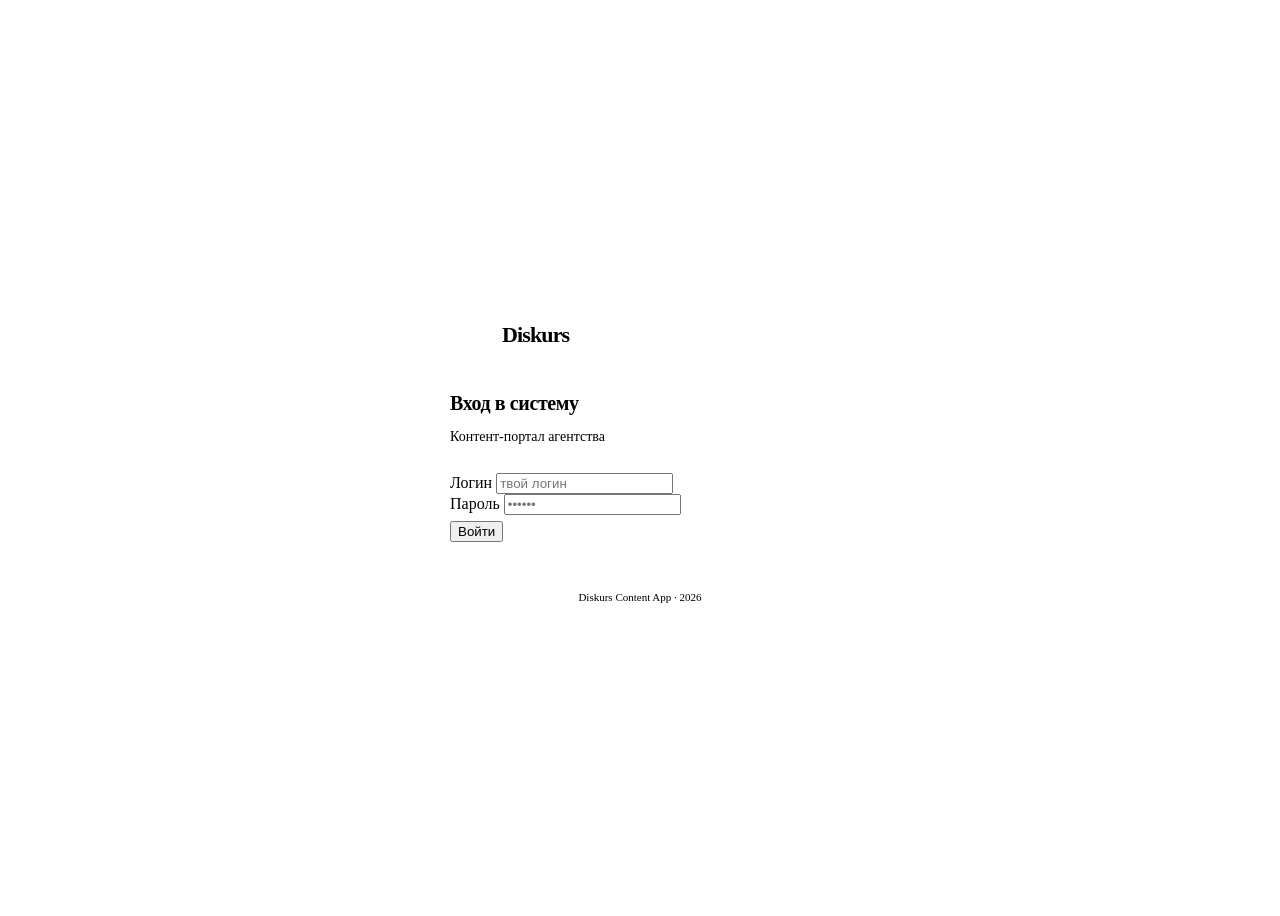
==== index.html @ 8ec9a6ab "Add files via upload" ====
<!DOCTYPE html>
<html lang="ru">
<head>
<meta charset="UTF-8">
<meta name="viewport" content="width=device-width, initial-scale=1.0">
<title>Diskurs — Вход</title>
<link rel="stylesheet" href="src/styles.css">
<style>
  body { display: flex; align-items: center; justify-content: center; min-height: 100vh; background: var(--white); }

  .login-box { width: 100%; max-width: 380px; padding: 24px; }

  .login-logo {
    display: flex; align-items: center; gap: 10px;
    margin-bottom: 36px;
  }
  .login-logo-mark {
    width: 42px; height: 42px; background: var(--blue);
    border-radius: 10px; display: flex; align-items: center; justify-content: center;
    color: #fff; font-size: 18px; font-weight: 800;
  }
  .login-logo-name {
    font-size: 22px; font-weight: 800; letter-spacing: -0.04em; color: var(--text);
  }
  h1 { font-size: 20px; font-weight: 700; letter-spacing: -0.02em; margin-bottom: 4px; }
  .sub { font-size: 14px; color: var(--muted); margin-bottom: 28px; }

  .divider-line {
    height: 1px; background: var(--border); margin: 28px 0 20px;
  }
  .version { font-size: 11px; color: var(--muted); text-align: center; }
</style>
</head>
<body>
<div class="login-box">
  <div class="login-logo">
    <div class="login-logo-mark">D</div>
    <div class="login-logo-name">Diskurs</div>
  </div>

  <h1>Вход в систему</h1>
  <p class="sub">Контент-портал агентства</p>

  <div class="field">
    <label>Логин</label>
    <input type="text" id="inp-login" placeholder="твой логин" autocomplete="username">
  </div>
  <div class="field">
    <label>Пароль</label>
    <input type="password" id="inp-pass" placeholder="••••••" autocomplete="current-password">
  </div>

  <button class="btn btn-primary btn-full" id="btn-login" onclick="doLogin()" style="margin-top:6px;">
    Войти
  </button>
  <div class="error-msg" id="err-login"></div>

  <div class="divider-line"></div>
  <div class="version">Diskurs Content App · 2026</div>
</div>

<div class="toast" id="toast"></div>

<script src="src/utils/config.js"></script>
<script src="src/utils/api.js"></script>
<script>
  // Если уже залогинен — редирект
  (function() {
    const u = Auth.get();
    if (u) redirectByRole(u.role);
  })();

  async function doLogin() {
    const login = document.getElementById('inp-login').value.trim();
    const pass  = document.getElementById('inp-pass').value.trim();
    const btn   = document.getElementById('btn-login');
    const err   = document.getElementById('err-login');

    if (!login || !pass) { showErr('Заполни оба поля'); return; }
    err.classList.remove('visible');
    setBtnLoading(btn, 'Вхожу…');

    const res = await apiCall('login', { login, password: pass });

    resetBtn(btn, 'Войти');
    if (!res.success) { showErr(res.error || 'Ошибка'); return; }

    Auth.save(res);
    redirectByRole(res.role);
  }

  function redirectByRole(role) {
    if (role === 'viewer') {
      window.location.href = 'src/pages/status.html';
    } else {
      window.location.href = 'src/pages/projects.html';
    }
  }

  function showErr(msg) {
    const el = document.getElementById('err-login');
    el.textContent = msg;
    el.classList.add('visible');
  }

  document.getElementById('inp-pass').addEventListener('keydown', e => {
    if (e.key === 'Enter') doLogin();
  });
</script>
</body>
</html>
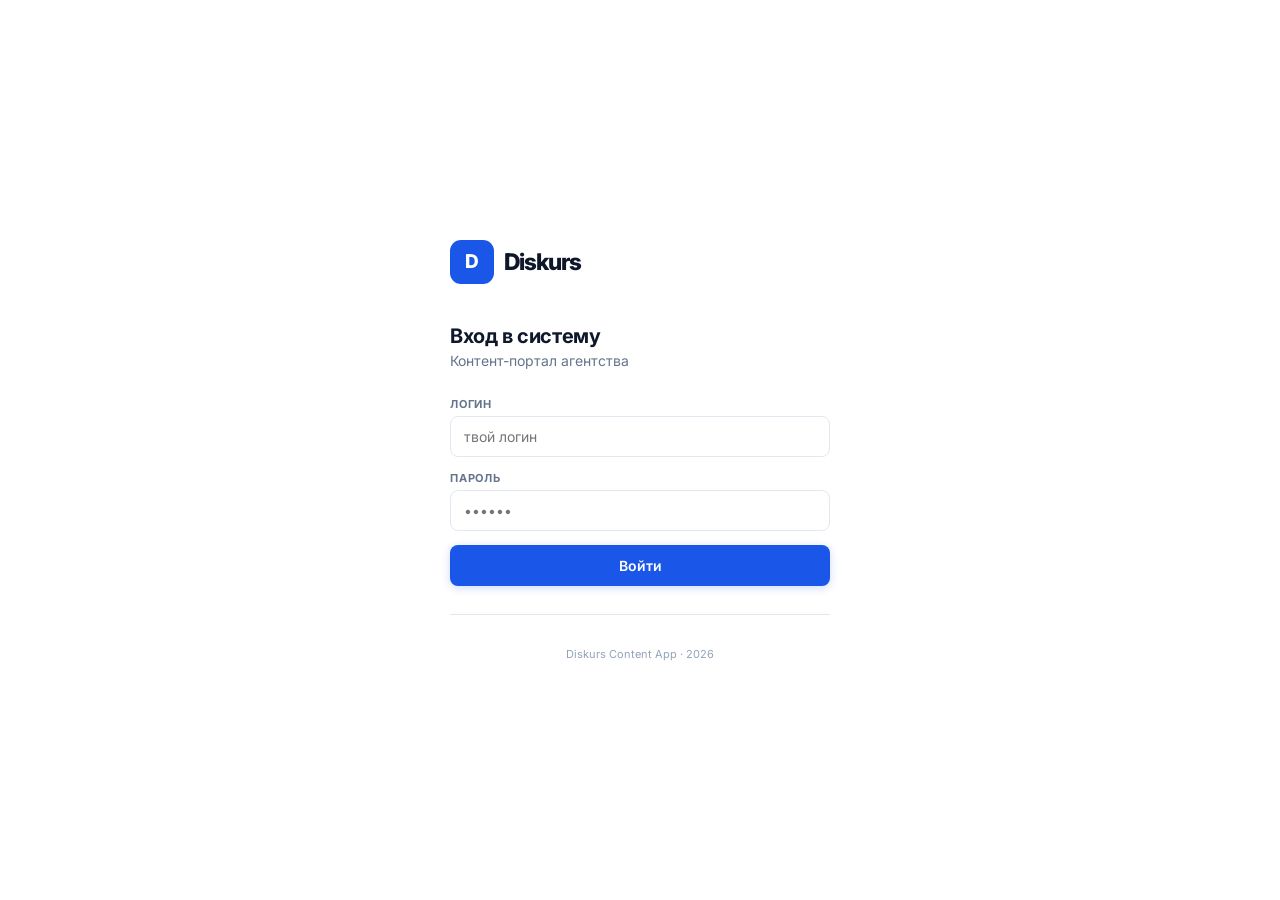
==== commit ad0b4645: "Add files via upload" ====
--- a/index.html
+++ b/index.html
@@ -4,38 +4,36 @@
 <meta charset="UTF-8">
 <meta name="viewport" content="width=device-width, initial-scale=1.0">
 <title>Diskurs — Вход</title>
-<link rel="stylesheet" href="src/styles.css">
+<link rel="preconnect" href="https://fonts.googleapis.com">
+<link href="https://fonts.googleapis.com/css2?family=Inter:wght@400;500;600;700;800&display=swap" rel="stylesheet">
 <style>
-  body { display: flex; align-items: center; justify-content: center; min-height: 100vh; background: var(--white); }
-
-  .login-box { width: 100%; max-width: 380px; padding: 24px; }
-
-  .login-logo {
-    display: flex; align-items: center; gap: 10px;
-    margin-bottom: 36px;
-  }
-  .login-logo-mark {
-    width: 42px; height: 42px; background: var(--blue);
-    border-radius: 10px; display: flex; align-items: center; justify-content: center;
-    color: #fff; font-size: 18px; font-weight: 800;
-  }
-  .login-logo-name {
-    font-size: 22px; font-weight: 800; letter-spacing: -0.04em; color: var(--text);
-  }
-  h1 { font-size: 20px; font-weight: 700; letter-spacing: -0.02em; margin-bottom: 4px; }
-  .sub { font-size: 14px; color: var(--muted); margin-bottom: 28px; }
-
-  .divider-line {
-    height: 1px; background: var(--border); margin: 28px 0 20px;
-  }
-  .version { font-size: 11px; color: var(--muted); text-align: center; }
+*,*::before,*::after{box-sizing:border-box;margin:0;padding:0}
+body{font-family:'Inter',system-ui,sans-serif;background:#fff;color:#0F172A;min-height:100vh;display:flex;align-items:center;justify-content:center;padding:24px;-webkit-font-smoothing:antialiased}
+.wrap{width:100%;max-width:380px}
+.logo-row{display:flex;align-items:center;gap:10px;margin-bottom:40px}
+.logo-mark{width:44px;height:44px;background:#1A56E8;border-radius:11px;display:flex;align-items:center;justify-content:center;color:#fff;font-size:19px;font-weight:800;flex-shrink:0}
+.logo-name{font-size:23px;font-weight:800;letter-spacing:-0.04em;color:#0F172A}
+h1{font-size:20px;font-weight:700;letter-spacing:-0.02em;margin-bottom:4px}
+.sub{font-size:14px;color:#64748B;margin-bottom:28px}
+.field{margin-bottom:14px}
+label{display:block;font-size:11px;font-weight:700;color:#64748B;text-transform:uppercase;letter-spacing:.07em;margin-bottom:5px}
+input{width:100%;background:#fff;border:1.5px solid #E2E8F0;border-radius:8px;color:#0F172A;font-family:inherit;font-size:14px;padding:11px 13px;outline:none;transition:border-color .15s,box-shadow .15s}
+input:focus{border-color:#1A56E8;box-shadow:0 0 0 3px rgba(26,86,232,.10)}
+.btn{display:flex;align-items:center;justify-content:center;gap:6px;width:100%;background:#1A56E8;color:#fff;border:none;border-radius:8px;font-family:inherit;font-size:14px;font-weight:600;padding:12px;cursor:pointer;transition:background .15s;margin-top:6px;box-shadow:0 2px 8px rgba(26,86,232,.22)}
+.btn:hover{background:#1340BE}
+.btn:disabled{opacity:.45;cursor:not-allowed}
+.err{background:#FEE2E2;border:1px solid #FECACA;border-radius:7px;color:#DC2626;font-size:13px;padding:9px 13px;margin-top:10px;display:none}
+.err.on{display:block}
+.footer{font-size:11px;color:#94A3B8;text-align:center;margin-top:32px}
+hr{border:none;border-top:1px solid #E2E8F0;margin:28px 0 20px}
+@keyframes _sp{to{transform:rotate(360deg)}}
 </style>
 </head>
 <body>
-<div class="login-box">
-  <div class="login-logo">
-    <div class="login-logo-mark">D</div>
-    <div class="login-logo-name">Diskurs</div>
+<div class="wrap">
+  <div class="logo-row">
+    <div class="logo-mark">D</div>
+    <div class="logo-name">Diskurs</div>
   </div>
 
   <h1>Вход в систему</h1>
@@ -43,69 +41,78 @@
 
   <div class="field">
     <label>Логин</label>
-    <input type="text" id="inp-login" placeholder="твой логин" autocomplete="username">
+    <input type="text" id="iLogin" placeholder="твой логин" autocomplete="username">
   </div>
   <div class="field">
     <label>Пароль</label>
-    <input type="password" id="inp-pass" placeholder="••••••" autocomplete="current-password">
+    <input type="password" id="iPass" placeholder="••••••" autocomplete="current-password">
   </div>
 
-  <button class="btn btn-primary btn-full" id="btn-login" onclick="doLogin()" style="margin-top:6px;">
-    Войти
-  </button>
-  <div class="error-msg" id="err-login"></div>
+  <button class="btn" id="btnLogin" onclick="doLogin()">Войти</button>
+  <div class="err" id="errBox"></div>
 
-  <div class="divider-line"></div>
-  <div class="version">Diskurs Content App · 2026</div>
+  <hr>
+  <div class="footer">Diskurs Content App · 2026</div>
 </div>
 
-<div class="toast" id="toast"></div>
+<script>
+const API_URL = 'https://script.google.com/macros/s/AKfycbwBa7VLwwwsKWyopBjgZSZSaOW53S4CBTz5fELjmeRo_xFqMvCDlzvWlaUr9-1x7fBn/exec';
 
-<script src="src/utils/config.js"></script>
-<script src="src/utils/api.js"></script>
-<script>
-  // Если уже залогинен — редирект
-  (function() {
-    const u = Auth.get();
-    if (u) redirectByRole(u.role);
-  })();
+// Если уже залогинен — редирект
+(function(){
+  try {
+    const u = JSON.parse(sessionStorage.getItem('dsk_user'));
+    if (u) go(u.role);
+  } catch(_){}
+})();
 
-  async function doLogin() {
-    const login = document.getElementById('inp-login').value.trim();
-    const pass  = document.getElementById('inp-pass').value.trim();
-    const btn   = document.getElementById('btn-login');
-    const err   = document.getElementById('err-login');
+async function doLogin() {
+  const login = document.getElementById('iLogin').value.trim();
+  const pass  = document.getElementById('iPass').value.trim();
+  const btn   = document.getElementById('btnLogin');
+  const err   = document.getElementById('errBox');
 
-    if (!login || !pass) { showErr('Заполни оба поля'); return; }
-    err.classList.remove('visible');
-    setBtnLoading(btn, 'Вхожу…');
+  if (!login || !pass) { showErr('Заполни оба поля'); return; }
+  err.classList.remove('on');
+  btn.disabled = true;
+  btn.innerHTML = '<span style="display:inline-block;width:13px;height:13px;border:2px solid rgba(255,255,255,.4);border-top-color:#fff;border-radius:50%;animation:_sp .6s linear infinite"></span> Вхожу…';
 
-    const res = await apiCall('login', { login, password: pass });
-
-    resetBtn(btn, 'Войти');
-    if (!res.success) { showErr(res.error || 'Ошибка'); return; }
-
-    Auth.save(res);
-    redirectByRole(res.role);
+  let res;
+  try {
+    const r = await fetch(API_URL, {
+      method: 'POST',
+      headers: { 'Content-Type': 'text/plain' },
+      body: JSON.stringify({ action: 'login', login, password: pass }),
+      redirect: 'follow'
+    });
+    res = await r.json();
+  } catch(e) {
+    res = { success: false, error: 'Не удалось подключиться к серверу: ' + e.message };
   }
 
-  function redirectByRole(role) {
-    if (role === 'viewer') {
-      window.location.href = 'src/pages/status.html';
-    } else {
-      window.location.href = 'src/pages/projects.html';
-    }
-  }
+  btn.disabled = false;
+  btn.textContent = 'Войти';
 
-  function showErr(msg) {
-    const el = document.getElementById('err-login');
-    el.textContent = msg;
-    el.classList.add('visible');
-  }
+  if (!res.success) { showErr(res.error || 'Ошибка'); return; }
 
-  document.getElementById('inp-pass').addEventListener('keydown', e => {
-    if (e.key === 'Enter') doLogin();
-  });
+  sessionStorage.setItem('dsk_user', JSON.stringify(res));
+  go(res.role);
+}
+
+function go(role) {
+  if (role === 'viewer') window.location.href = 'status.html';
+  else window.location.href = 'projects.html';
+}
+
+function showErr(msg) {
+  const el = document.getElementById('errBox');
+  el.textContent = msg;
+  el.classList.add('on');
+}
+
+document.getElementById('iPass').addEventListener('keydown', e => {
+  if (e.key === 'Enter') doLogin();
+});
 </script>
 </body>
 </html>
